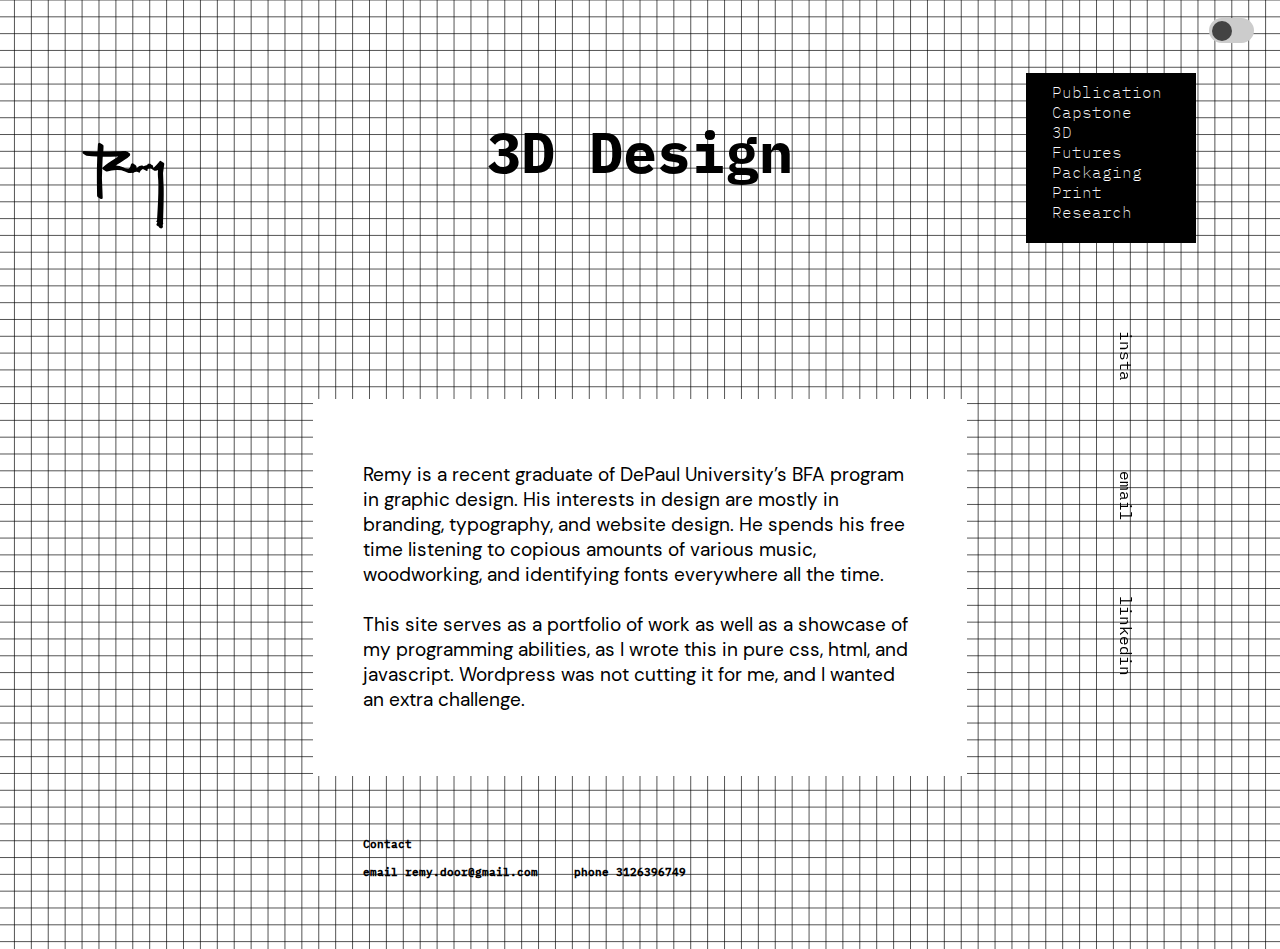
==== 3D.html @ 270b44ac "🎉 init" ====
<!DOCTYPE html>
<html>

<head>
    <meta name="viewport" content="width=device-width, initial-scale=1">
    <link rel="stylesheet" href="style.css">
    <script src="code.js"></script>
    <link rel="icon" href="image_assets/signature_favicon.svg">
    <title>Home</title>
</head>


<body onload="populateMotif()">
    <div class="darkModeToggle">
        <label class="switch"><input type="checkbox" onclick="toggleDarkMode()" />
            <div></div>
        </label>
    </div>
    <div class="row1">
        <div class="signature">
            <a href="home.html" class="signatureIcon">
                <img id="signature" src="image_assets/signature.svg" alt="signature" onmouseover="mouseOverSig()"
                    onmouseout="mouseOutSig()" style="height: 120px; width: 120px;"></a>
            <div class="altMenu" id="altMenu"> <img src="image_assets/alt_menu.svg" alt="alt menu icon" id="altMenuIcon"
                    class="altMenuIcon" style="height: 120px; width: 120px;" onmouseover="mouseOverAltMenu()"
                    onmouseout="mouseOutAltMenu()" onclick="openMenu()">
                <div class="altMenuItem"><a href="publication.html" style="text-decoration: none;">
                        <h4 style="color: black;" id="publication1" onmouseover="mouseOverMenu('publication1')"
                            onmouseout="mouseOutMenu('publication1')">Publication</h4>
                    </a></div>
                <div class="altMenuItem"><a href="capstone.html" style="text-decoration: none;">
                        <h4 style="color: black;" id="capstone1" onmouseover="mouseOverMenu('capstone1')"
                            onmouseout="mouseOutMenu('capstone1')">Capstone</h4>
                    </a></div>
                <div class="altMenuItem"><a href="3D.html" style="text-decoration: none;">
                        <h4 style="color: black;" id="3D1" onmouseover="mouseOverMenu('3D1')"
                            onmouseout="mouseOutMenu('3D1')">3D</h4>
                    </a></div>
                <div class="altMenuItem"><a href="futures.html" style="text-decoration: none;">
                        <h4 style="color: black;" id="futures1" onmouseover="mouseOverMenu('futures1')"
                            onmouseout="mouseOutMenu('futures1')">Futures</h4>
                    </a></div>
                <div class="altMenuItem"><a href="packaging.html" style="text-decoration: none;">
                        <h4 style="color: black;" id="packaging1" onmouseover="mouseOverMenu('packaging1')"
                            onmouseout="mouseOutMenu('packaging1')">Packaging</h4>
                    </a></div>
                <div class="altMenuItem"><a href="print.html" style="text-decoration: none;">
                        <h4 style="color: black;" id="print1" onmouseover="mouseOverMenu('print1')"
                            onmouseout="mouseOutMenu('print1')">Print</h4>
                    </a></div>
                <div class="altMenuItem"><a href="research.html" style="text-decoration: none;">
                        <h4 style="color: black;" id="research1" onmouseover="mouseOverMenu('research1')"
                            onmouseout="mouseOutMenu('research1')">Research</h4>
                    </a></div>
            </div>
        </div>
        <div class="pageTitle">
            <h1>3D Design</h1>
            <h2 style="position: relative; top: -20px;"></h2>
        </div>
        <div class="right" style="height: 200px;">
            <div class="rightMenu" style="position: absolute top 902px;">
                <img id="square" src="image_assets/square_right.svg" style="height: 170px;">
                <div class="menuText" style="position: relative; top: -165px; left: 15%;">
                    <div class="menuItem"><a href="publication.html" style="text-decoration: none;">
                            <h4 style="color: white;" id="publication" onmouseover="mouseOverMenu('publication')"
                                onmouseout="mouseOutMenu('publication')">Publication</h4>
                        </a></div>
                    <div class="menuItem"><a href="capstone.html" style="text-decoration: none;">
                            <h4 style="color: white;" id="capstone" onmouseover="mouseOverMenu('capstone')"
                                onmouseout="mouseOutMenu('capstone')">Capstone</h4>
                        </a></div>
                    <div class="menuItem"><a href="3D.html" style="text-decoration: none;">
                            <h4 style="color: white;" id="3D" onmouseover="mouseOverMenu('3D')"
                                onmouseout="mouseOutMenu('3D')">3D</h4>
                        </a></div>
                    <div class="menuItem"><a href="futures.html" style="text-decoration: none;">
                            <h4 style="color: white;" id="futures" onmouseover="mouseOverMenu('futures')"
                                onmouseout="mouseOutMenu('futures')">Futures</h4>
                        </a></div>
                    <div class="menuItem"><a href="packaging.html" style="text-decoration: none;">
                            <h4 style="color: white;" id="packaging" onmouseover="mouseOverMenu('packaging')"
                                onmouseout="mouseOutMenu('packaging')">Packaging</h4>
                        </a></div>
                    <div class="menuItem"><a href="print.html" style="text-decoration: none;">
                            <h4 style="color: white;" id="print" onmouseover="mouseOverMenu('print')"
                                onmouseout="mouseOutMenu('print')">Print</h4>
                        </a></div>
                    <div class="menuItem"><a href="research.html" style="text-decoration: none;">
                            <h4 style="color: white;" id="research" onmouseover="mouseOverMenu('research')"
                                onmouseout="mouseOutMenu('research')">Research</h4>
                        </a></div>
                </div>
            </div>
        </div>
    </div>
    <div class="row2">
        <div class="leftMotif" id="leftMotif">
            <!--- Empty class to be populated onload by populateMotif() function. --->
        </div>
        <div id="content" class="content">
            <p>Remy is a recent graduate of DePaul University’s BFA program in graphic design. His interests in design
                are mostly in branding, typography, and website design. He spends his free time listening to copious
                amounts of various music, woodworking, and identifying fonts everywhere all the time.
                <br><br> This site serves as a portfolio of work as well as a showcase of my programming abilities, as I
                wrote
                this in pure css, html, and javascript. Wordpress was not cutting it for me, and I wanted an extra
                challenge.

            </p>
        </div>
        <div class="rightStatic">
            <a class="staticLinks" id="insta" href="https://www.instagram.com/remco.creative/"
                onmouseover="mouseOverMenu('insta')" onmouseout="mouseOutMenu('insta')">insta</a>
            <a class="staticLinks" id="email" href="mailto:remy.door@gmail.com" onmouseover="mouseOverMenu('email')"
                onmouseout="mouseOutMenu('email')">email</a>
            <a class="staticLinks" id="linkedin" href="https://www.linkedin.com/in/remy-doornebos-8b21521b0/"
                onmouseover="mouseOverMenu('linkedin')" onmouseout="mouseOutMenu('linkedin')">linkedin</a>
        </div>
    </div>

    <div class="footer">
        <div class="spacer"></div>
        <div class="contact">
            <h3>Contact <br> <br> email remy.door@gmail.com &emsp;&emsp; phone 3126396749</h3>
        </div>
        <div class="spacer"></div>
    </div>
</body>

</html>
---- style.css ----
/* DM SANS FONT FAMILY DECLARATION*/
@font-face {
  font-family: dmSansBold;
  src: url(fonts/dm_sans/DMSans-Bold.ttf);
}

@font-face {
  font-family: dmSansBoldItalic;
  src: url(fonts/dm_sans/DMSans-BoldItalic.ttf);
}

@font-face {
  font-family: dmSansItalic;
  src: url(fonts/dm_sans/DMSans-Italic.ttf);
}

@font-face {
  font-family: dmSansMedium;
  src: url(fonts/dm_sans/DMSans-Medium.ttf);
}

@font-face {
  font-family: dmSansMediumItalic;
  src: url(fonts/dm_sans/DMSans-MediumItalic.ttf);
}

@font-face {
  font-family: dmSansRegular;
  src: url(fonts/dm_sans/DMSans-Regular.ttf);
}

/* IBM PLEX MONO FONT FAMILY DECLARATION */
@font-face {
  font-family: ibmPlexMonoBold;
  src: url(fonts/ibm_plex_mono/IBMPlexMono-Bold.ttf);
}

@font-face {
  font-family: ibmPlexMonoBoldItalic;
  src: url(fonts/ibm_plex_mono/IBMPlexMono-BoldItalic.ttf);
}

@font-face {
  font-family: ibmPlexMonoExtraLight;
  src: url(fonts/ibm_plex_mono/IBMPlexMono-ExtraLight.ttf);
}

@font-face {
  font-family: ibmPlexMonoExtraLightItalic;
  src: url(fonts/ibm_plex_mono/IBMPlexMono-ExtraLightItalic.ttf);
}

@font-face {
  font-family: ibmPlexMonoItalic;
  src: url(fonts/ibm_plex_mono/IBMPlexMono-Italic.ttf);
}

@font-face {
  font-family: ibmPlexMonoLight;
  src: url(fonts/ibm_plex_mono/IBMPlexMono-Light.ttf);
}

@font-face {
  font-family: ibmPlexMonoLightItalic;
  src: url(fonts/ibm_plex_mono/IBMPlexMono-LightItalic.ttf);
}

@font-face {
  font-family: ibmPlexMonoMedium;
  src: url(fonts/ibm_plex_mono/IBMPlexMono-Medium.ttf);
}

@font-face {
  font-family: ibmPlexMonoMediumItalic;
  src: url(fonts/ibm_plex_mono/IBMPlexMono-MediumItalic.ttf);
}

@font-face {
  font-family: ibmPlexMonoRegular;
  src: url(fonts/ibm_plex_mono/IBMPlexMono-Regular.ttf);
}

@font-face {
  font-family: ibmPlexMonoSemiBold;
  src: url(fonts/ibm_plex_mono/IBMPlexMono-SemiBold.ttf);
}

@font-face {
  font-family: ibmPlexMonoSemiBoldItalic;
  src: url(fonts/ibm_plex_mono/IBMPlexMono-SemiBoldItalic.ttf);
}

@font-face {
  font-family: ibmPlexMonoThin;
  src: url(fonts/ibm_plex_mono/IBMPlexMono-Thin.ttf);
}

@font-face {
  font-family: ibmPlexMonoThinItalic;
  src: url(fonts/ibm_plex_mono/IBMPlexMono-ThinItalic.ttf);
}

/* TODO: Delete extraneous fonts to decrease load time as I assume 
this would be kind of taxing on the system*/

body {
  background: url(image_assets/grid_pattern.svg);
  background-position-x: center;
  background-repeat: repeat-y;
  background-size: 2570px;
  margin: 10px;
}

h1 {
  font-family: ibmPlexMonoBold;
  font-size: 355%;
  text-align: center;
}

h2 {
  font-family: ibmPlexMonoRegular;
  font-size: 155%;
  text-align: center;
}

p {
  font-family: dmSansRegular;
  font-size: 120%;
  text-align: left;
}

/* Use for captions on photos and such */
h3 {
  font-family: ibmPlexMonoMedium;
  font-size: 66%;
  text-align: left;
}

/* use only for the right hand menu */
h4 {
  margin: 0%;
  font-family: ibmPlexMonoExtraLight;
  font-size: 100%;
  text-align: left;
  font-weight: 100;
  text-decoration: none;
}

.inlineImages {
  width: 100%;
  border: 1px solid #1E1E1E;
  margin-top: 3%;
  margin-bottom: 3%;
}

.row1 {
  display: inline-flex;
  flex-direction: row;
  align-items: center;
  justify-content: center;
  padding-top: 5%;
  width: 100%;
}


/* fix the problem of the 
signature here */
.signature {
  display: inline-flex;
  width: 200px;
  padding-right: 4.7%;
  padding-left: 4.7%;
  text-align: right;
  flex-wrap: nowrap;
}

.altMenu {
  display: none;
}

.pageTitle {
  display: inline-flex;
  flex-direction: column;
  text-align: center;
  padding-left: 4%;
  padding-right: 4%;
  width: 600px;
}

.right {
  display: inline-flex;
  width: 200px;
  padding-right: 4.7%;
  padding-left: 4.7%;
  text-align: center;
  vertical-align: center;
  flex-wrap: nowrap;
}

.menuText {
  width: fit-content;
}

.menuItem {
  display: flex;
  flex-direction: column;
  width: fit-content;
}

.altMenuItem {
  display: none;
}




.row2 {
  display: flex;
  flex-direction: row;
  align-items: flex-start;
  justify-content: center;
  padding-top: 5%;
  width: 100%;
}

.leftMotif {
  text-align: right;
  display: inline-flex;
  flex-direction: column;
  width: 200px;
  background-color: #cccccc;
  padding-left: 4.7%;
  padding-right: 4.7%;
}

.content {
  display: inline-flex;
  margin-top: 5%;
  margin-left: 0%;
  margin-right: 0%;
  margin-bottom: 0%;
  padding: 4%;
  padding-top: 3.5%;
  padding-bottom: 3.5%;
  width: 600px;
  text-align: center;
  background-color: white;
  align-self: flex-start;
}

.rightStatic {
  position: sticky;
  padding-left: 4.7%;
  padding-right: 4.7%;
  top: 5%;
  height: 300px;
  width: 200px;
  display: inline-flex;
  flex-direction: column;
  justify-content: space-between;
}

.staticLinks {
  display: inline-flex;
  justify-content: space-evenly;
  color: black;
  text-decoration: none;
  font-family: ibmPlexMonoRegular;
  font-size: 100%;
  text-align: right;
  cursor: default;
  width: 100px;
  transform-origin: right;
  transform: rotate(90deg);
  position: relative;
  top: 20%;
}





.spacer {
  width: 200px;
  padding-left: 4.7%;
  padding-right: 4.7%;
  display: inline-flex;
  flex-direction: row;
}

.footer {

  align-self: center;
  display: flex;
  flex-direction: row;
  justify-content: center;
}

.contact {
  width: 600px;
  padding: 4%;
  text-align: left;
  display: inline-flex;
  flex-direction: row;
}

@media all and (max-width: 1200px) {
  .row1 {
    flex-direction: column;
  }

  .signature {
    width: 100%;
    align-content: left;
    order: 1;
    display: flex;
    flex-direction: row;
    align-items: baseline;
    justify-content: space-between;
  }

  .altMenu {
    display: inline-flex;
    align-self: center;
    flex-direction: column;
    height: 100%;
    z-index: 1;
    transition: 0.5s;
  }

  .altMenuItem {
    display: inline;
    padding-left: 35px;
    text-align: center;
  }

  .right {
    display: none;
  }

  .pageTitle {
    width: 100%;
    text-align: center;
    margin-bottom: 0%;
    order: 2;
  }

  .rightStatic {
    display: none;
  }

  .leftMotif {
    display: none;
  }

  .content {
    width: 80%;
    margin-top: 0%;
  }

  .spacer {
    display: none;
  }

  .contact {
    width: 80%;
  }
}

.darkModeToggle {

  position: absolute;
  top: 2%;
  right: 2%;
  height: 25px;
  text-align: right;
}

/** Switch
 -------------------------------------*/

.switch input {
  position: absolute;
  opacity: 0;
}

/**
 * 1. Adjust this to size
 */

.switch {
  display: inline-block;
  font-size: 25px;
  /* 1 */
  height: 1em;
  width: 1.8em;
  background: #cccccc;
  border-radius: 1em;
}

.switch div {
  height: .8em;
  width: .8em;
  position: relative;
  top: .1em;
  left: .1em;
  border-radius: 1em;
  background: #434343;
  -webkit-transition: all 300ms;
  -moz-transition: all 300ms;
  transition: all 300ms;
}

/** IF DARK MODE **/
.switch input:checked+div {
  -webkit-transform: translate3d(100%, 0, 0);
  -moz-transform: translate3d(100%, 0, 0);
  transform: translate3d(100%, 0, 0);
}

/** Dark mode Styling **/

.bodyDark {
  background: url(image_assets/dark_mode/grid_pattern_dark.svg);
  background-position-x: center;
  background-repeat: repeat-y;
  background-size: 2570px;
  color: #c6c6c6;
}

.contentDark {
  background-color: #1E1E1E;
}

/** change text color **/
.h1Dark {
  color: #c6c6c6;
}

.h2Dark {
  color: #c6c6c6;
}

.pDark {
  color: #c6c6c6;
}

.h3Dark {
  color: #c6c6c6;
}

.h4Dark {
  color: #c6c6c6;
}

.staticLinksDark {
  color: #c6c6c6;
}
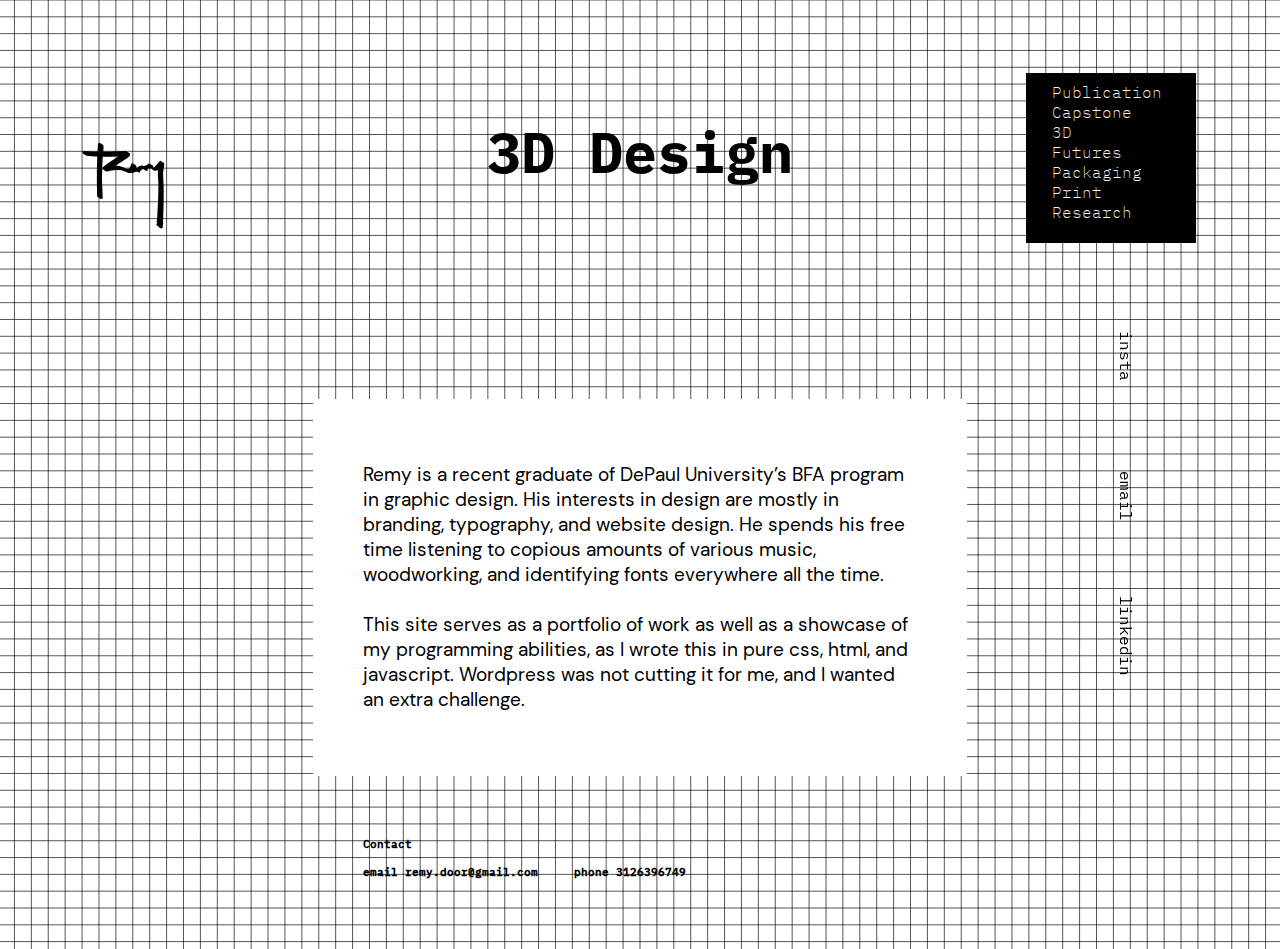
==== commit 4f6b75e5: "idk what i am doing" ====
--- a/3D.html
+++ b/3D.html
@@ -23,7 +23,7 @@
                     onmouseout="mouseOutSig()" style="height: 120px; width: 120px;"></a>
             <div class="altMenu" id="altMenu"> <img src="image_assets/alt_menu.svg" alt="alt menu icon" id="altMenuIcon"
                     class="altMenuIcon" style="height: 120px; width: 120px;" onmouseover="mouseOverAltMenu()"
-                    onmouseout="mouseOutAltMenu()" onclick="openMenu()">
+                    onmouseout="mouseOutAltMenu()" onclick="toggleAltMenu()">
                 <div class="altMenuItem"><a href="publication.html" style="text-decoration: none;">
                         <h4 style="color: black;" id="publication1" onmouseover="mouseOverMenu('publication1')"
                             onmouseout="mouseOutMenu('publication1')">Publication</h4>
--- a/style.css
+++ b/style.css
@@ -368,7 +368,7 @@
 }
 
 .darkModeToggle {
-
+  display: none;
   position: absolute;
   top: 2%;
   right: 2%;
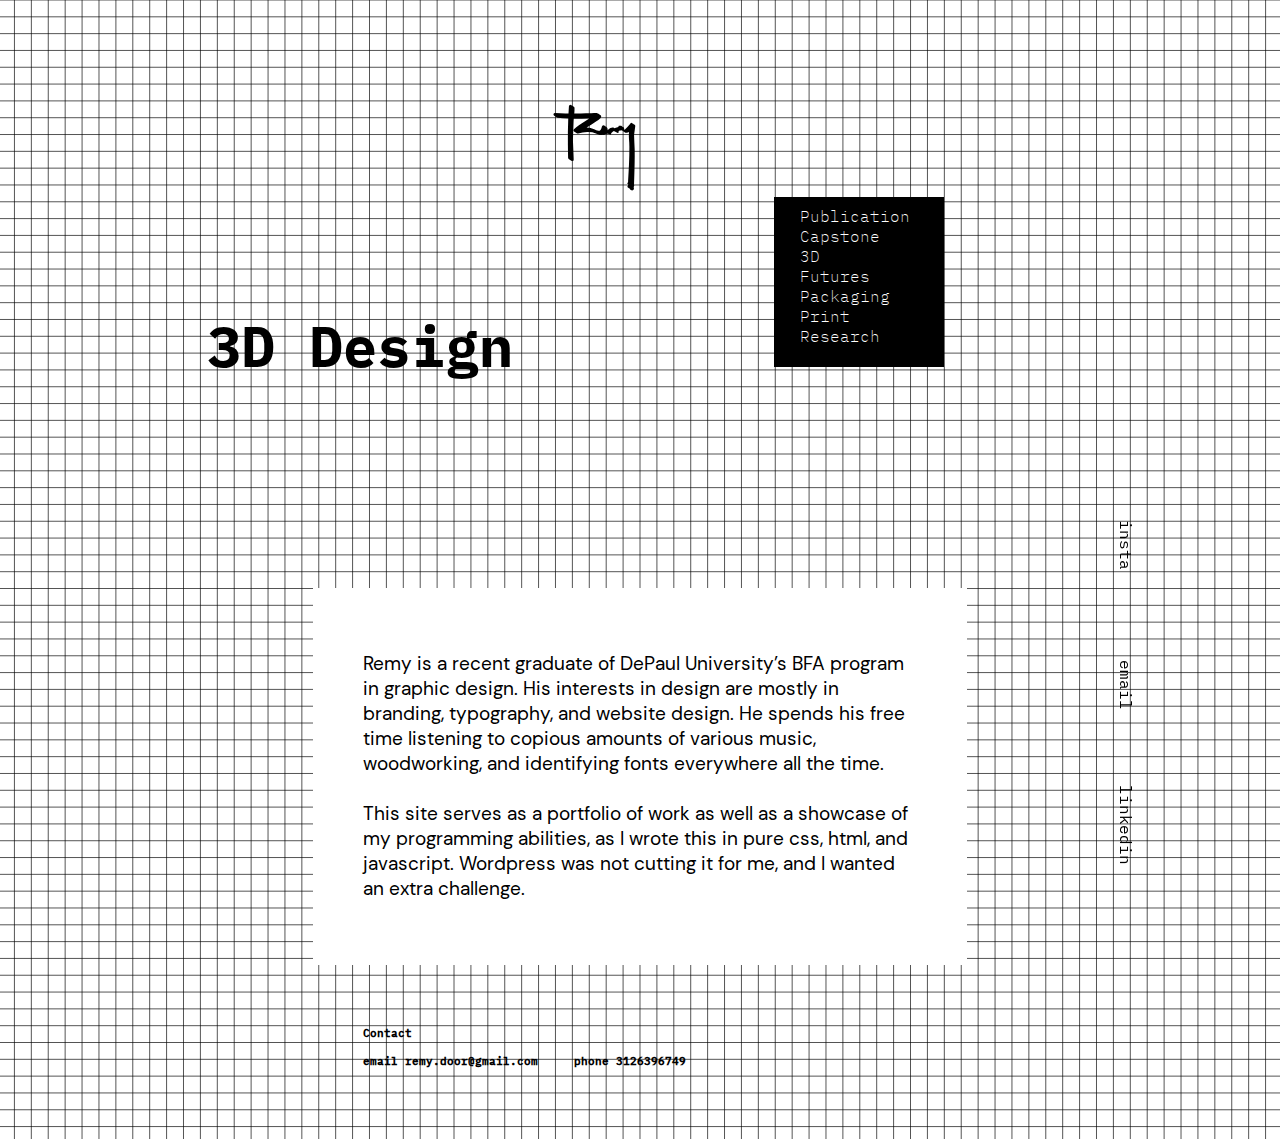
==== commit dd59491b: "changed the altmenu button on all files" ====
--- a/3D.html
+++ b/3D.html
@@ -18,40 +18,14 @@
     </div>
     <div class="row1">
         <div class="signature">
-            <a href="home.html" class="signatureIcon">
+            <a href="index.html" class="signatureIcon">
                 <img id="signature" src="image_assets/signature.svg" alt="signature" onmouseover="mouseOverSig()"
                     onmouseout="mouseOutSig()" style="height: 120px; width: 120px;"></a>
-            <div class="altMenu" id="altMenu"> <img src="image_assets/alt_menu.svg" alt="alt menu icon" id="altMenuIcon"
-                    class="altMenuIcon" style="height: 120px; width: 120px;" onmouseover="mouseOverAltMenu()"
-                    onmouseout="mouseOutAltMenu()" onclick="toggleAltMenu()">
-                <div class="altMenuItem"><a href="publication.html" style="text-decoration: none;">
-                        <h4 style="color: black;" id="publication1" onmouseover="mouseOverMenu('publication1')"
-                            onmouseout="mouseOutMenu('publication1')">Publication</h4>
-                    </a></div>
-                <div class="altMenuItem"><a href="capstone.html" style="text-decoration: none;">
-                        <h4 style="color: black;" id="capstone1" onmouseover="mouseOverMenu('capstone1')"
-                            onmouseout="mouseOutMenu('capstone1')">Capstone</h4>
-                    </a></div>
-                <div class="altMenuItem"><a href="3D.html" style="text-decoration: none;">
-                        <h4 style="color: black;" id="3D1" onmouseover="mouseOverMenu('3D1')"
-                            onmouseout="mouseOutMenu('3D1')">3D</h4>
-                    </a></div>
-                <div class="altMenuItem"><a href="futures.html" style="text-decoration: none;">
-                        <h4 style="color: black;" id="futures1" onmouseover="mouseOverMenu('futures1')"
-                            onmouseout="mouseOutMenu('futures1')">Futures</h4>
-                    </a></div>
-                <div class="altMenuItem"><a href="packaging.html" style="text-decoration: none;">
-                        <h4 style="color: black;" id="packaging1" onmouseover="mouseOverMenu('packaging1')"
-                            onmouseout="mouseOutMenu('packaging1')">Packaging</h4>
-                    </a></div>
-                <div class="altMenuItem"><a href="print.html" style="text-decoration: none;">
-                        <h4 style="color: black;" id="print1" onmouseover="mouseOverMenu('print1')"
-                            onmouseout="mouseOutMenu('print1')">Print</h4>
-                    </a></div>
-                <div class="altMenuItem"><a href="research.html" style="text-decoration: none;">
-                        <h4 style="color: black;" id="research1" onmouseover="mouseOverMenu('research1')"
-                            onmouseout="mouseOutMenu('research1')">Research</h4>
-                    </a></div>
+             <a href="menu.html" class="altMenu">
+                <img id="altMenuIcon" src="image_assets/alt_menu.svg" alt="alt menu icon" onmouseover="mouseOverMenu()"
+                    onmouseout="mouseOutMenu()" style="height: 120px; width: 120px;"></a>
+            </div>
+                 
             </div>
         </div>
         <div class="pageTitle">
--- a/style.css
+++ b/style.css
@@ -321,6 +321,7 @@
 
   .altMenu {
     display: inline-flex;
+    justify-content: center;
     align-self: center;
     flex-direction: column;
     height: 100%;
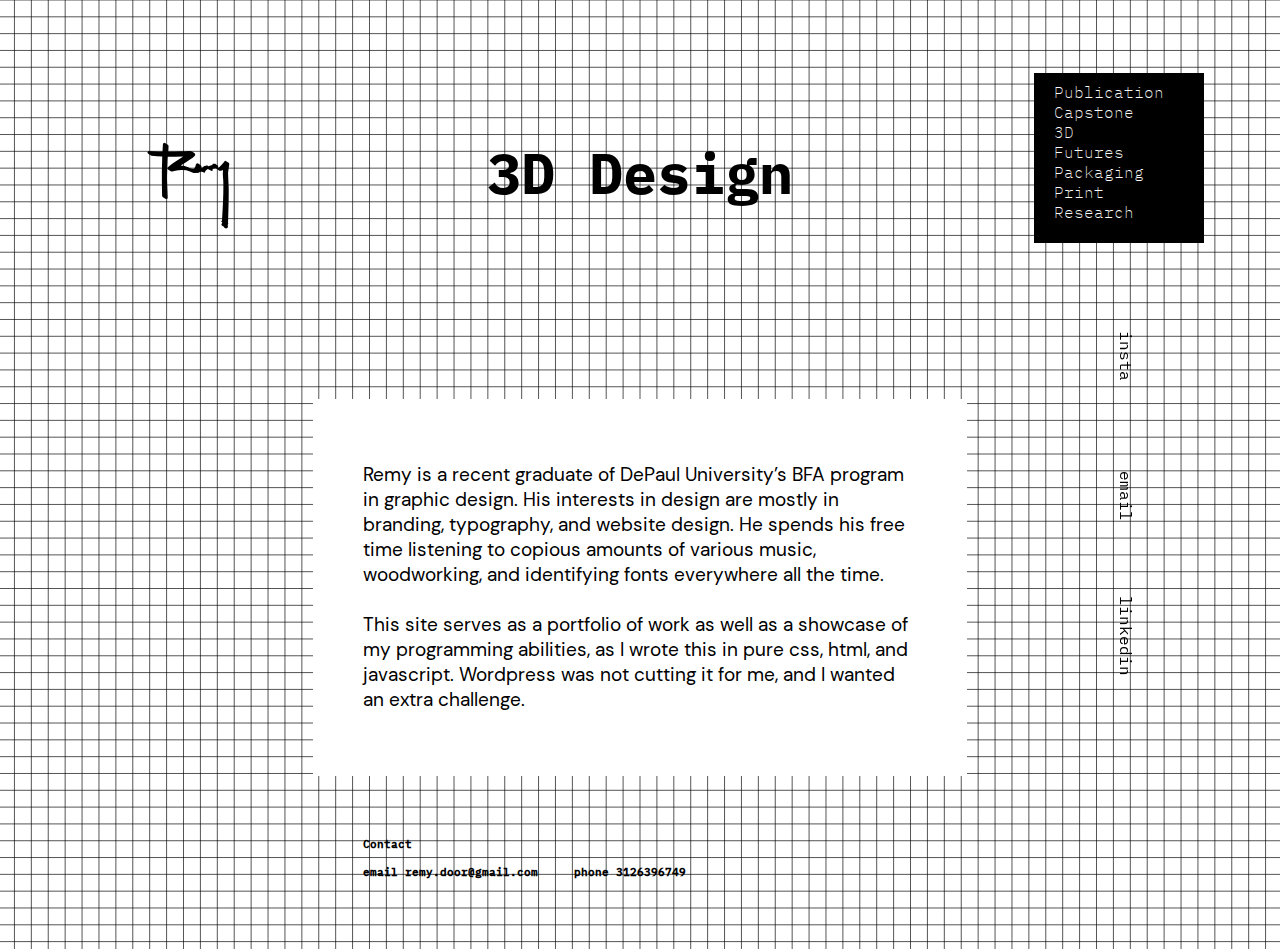
==== commit 73e479e5: "Changed html div close tags CORRECTLY" ====
--- a/3D.html
+++ b/3D.html
@@ -21,12 +21,9 @@
             <a href="index.html" class="signatureIcon">
                 <img id="signature" src="image_assets/signature.svg" alt="signature" onmouseover="mouseOverSig()"
                     onmouseout="mouseOutSig()" style="height: 120px; width: 120px;"></a>
-             <a href="menu.html" class="altMenu">
+            <a href="menu.html" class="altMenu">
                 <img id="altMenuIcon" src="image_assets/alt_menu.svg" alt="alt menu icon" onmouseover="mouseOverMenu()"
                     onmouseout="mouseOutMenu()" style="height: 120px; width: 120px;"></a>
-            </div>
-                 
-            </div>
         </div>
         <div class="pageTitle">
             <h1>3D Design</h1>
--- a/style.css
+++ b/style.css
@@ -166,7 +166,6 @@
 /* fix the problem of the 
 signature here */
 .signature {
-  display: inline-flex;
   width: 200px;
   padding-right: 4.7%;
   padding-left: 4.7%;
@@ -179,8 +178,6 @@
 }
 
 .pageTitle {
-  display: inline-flex;
-  flex-direction: column;
   text-align: center;
   padding-left: 4%;
   padding-right: 4%;
@@ -188,7 +185,6 @@
 }
 
 .right {
-  display: inline-flex;
   width: 200px;
   padding-right: 4.7%;
   padding-left: 4.7%;
@@ -210,9 +206,6 @@
 .altMenuItem {
   display: none;
 }
-
-
-
 
 .row2 {
   display: flex;
@@ -309,10 +302,14 @@
     flex-direction: column;
   }
 
+  h1{
+    font-size: 305%;
+  }
+
   .signature {
     width: 100%;
     align-content: left;
-    order: 1;
+
     display: flex;
     flex-direction: row;
     align-items: baseline;
@@ -320,19 +317,30 @@
   }
 
   .altMenu {
-    display: inline-flex;
+    display: flex;
     justify-content: center;
+    align-items: center;
+    align-content: center;
     align-self: center;
     flex-direction: column;
-    height: 100%;
     z-index: 1;
-    transition: 0.5s;
+  }
+
+  .altMenuContainer {
+    display: flex;
+    flex-direction: column;
+    justify-content: space-between;
+    align-content: space-between;
+    padding: 10%;
   }
 
   .altMenuItem {
-    display: inline;
-    padding-left: 35px;
-    text-align: center;
+    display: flex;
+    align-self: right;
+    align-content: right;
+    align-items: right;
+    justify-self: right;
+    text-align: right;
   }
 
   .right {
@@ -343,7 +351,7 @@
     width: 100%;
     text-align: center;
     margin-bottom: 0%;
-    order: 2;
+
   }
 
   .rightStatic {
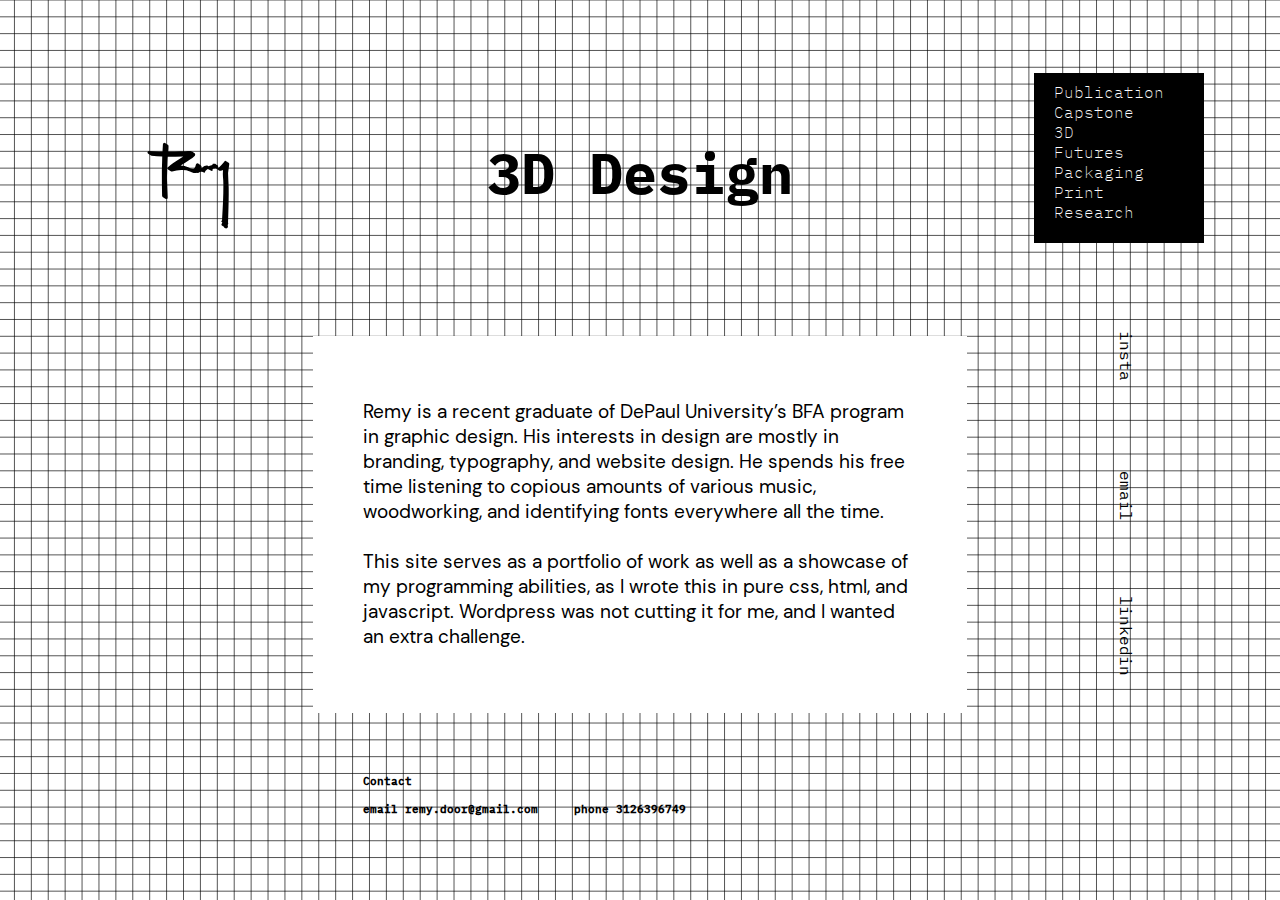
==== commit 6f5b9f47: "scroll-x removed, altmenu fix" ====
--- a/3D.html
+++ b/3D.html
@@ -10,7 +10,7 @@
 </head>
 
 
-<body onload="populateMotif()">
+<body>
     <div class="darkModeToggle">
         <label class="switch"><input type="checkbox" onclick="toggleDarkMode()" />
             <div></div>
--- a/style.css
+++ b/style.css
@@ -109,6 +109,7 @@
   background-repeat: repeat-y;
   background-size: 2570px;
   margin: 10px;
+  overflow-x: hidden;
 }
 
 h1 {
@@ -204,7 +205,13 @@
 }
 
 .altMenuItem {
-  display: none;
+  display: flex;
+  align-self: left;
+  align-content: left;
+  align-items: left;
+  justify-self: left;
+  text-align: left;
+  padding-left: 35px;
 }
 
 .row2 {
@@ -228,7 +235,6 @@
 
 .content {
   display: inline-flex;
-  margin-top: 5%;
   margin-left: 0%;
   margin-right: 0%;
   margin-bottom: 0%;
@@ -323,24 +329,14 @@
     align-content: center;
     align-self: center;
     flex-direction: column;
-    z-index: 1;
   }
 
   .altMenuContainer {
     display: flex;
     flex-direction: column;
     justify-content: space-between;
-    align-content: space-between;
+    align-content: left;
     padding: 10%;
-  }
-
-  .altMenuItem {
-    display: flex;
-    align-self: right;
-    align-content: right;
-    align-items: right;
-    justify-self: right;
-    text-align: right;
   }
 
   .right {
